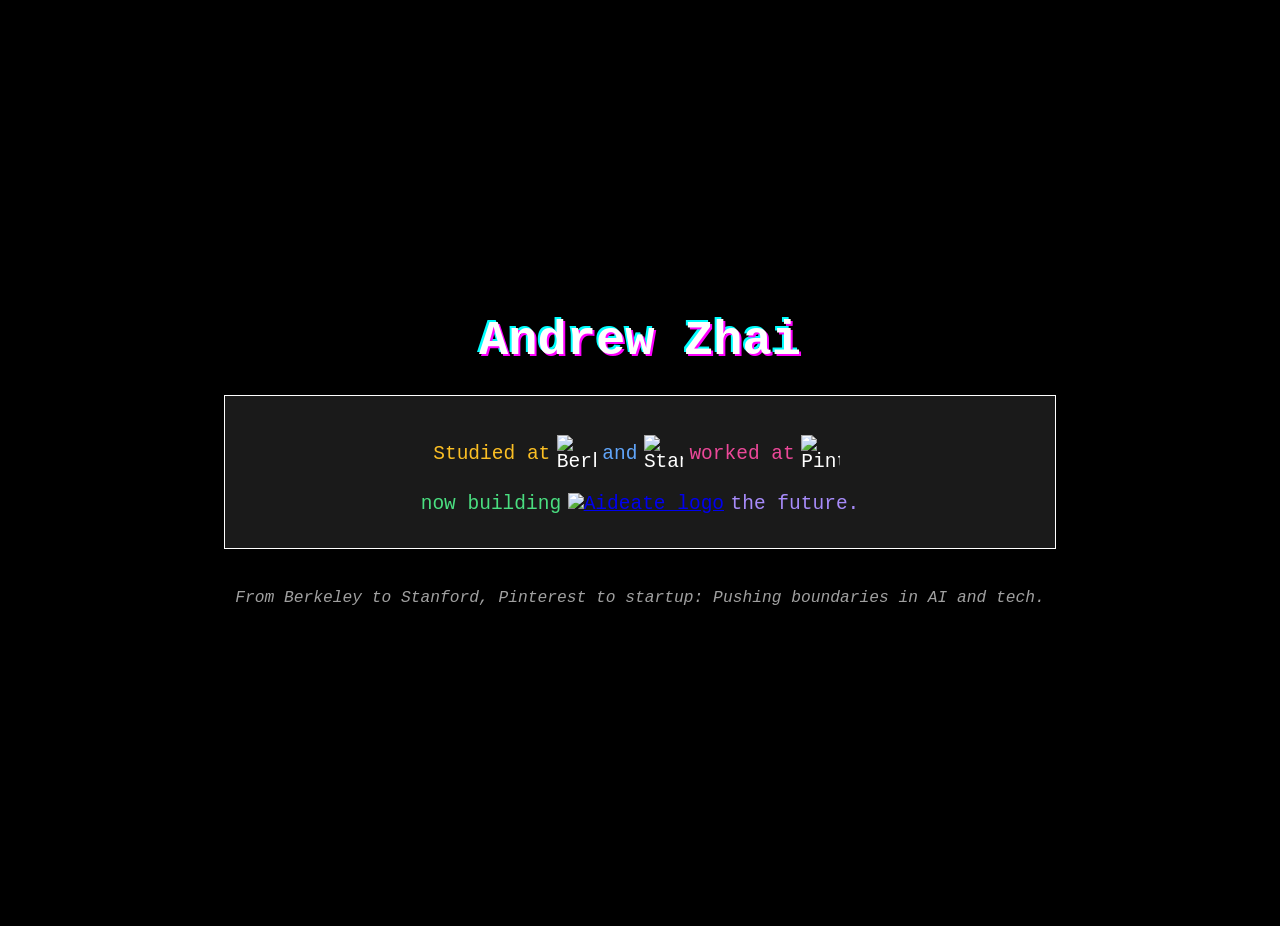
==== index.html @ f3888e26 "push" ====
<!DOCTYPE html>
<html lang="en">
<head>
    <meta charset="UTF-8">
    <meta name="viewport" content="width=device-width, initial-scale=1.0">
    <title>Andrew Zhai - Career Journey</title>
    <style>
        body, html {
            margin: 0;
            padding: 0;
            font-family: monospace;
            background-color: black;
            color: white;
            height: 100%;
        }
        .container {
            min-height: 100vh;
            display: flex;
            flex-direction: column;
            justify-content: center;
            align-items: center;
            padding: 1rem;
            position: relative;
            overflow: hidden;
        }
        .content {
            max-width: 64rem;
            width: 100%;
            z-index: 10;
        }
        h1 {
            font-size: 2.25rem;
            font-weight: bold;
            margin-bottom: 2rem;
            text-align: center;
            text-shadow: 2px 2px #ff00ff, -2px -2px #00ffff;
        }
        .journey {
            text-align: center;
            margin-bottom: 3rem;
            border: 1px solid white;
            padding: 1.5rem;
            background-color: rgba(255,255,255,0.1);
        }
        .journey p {
            font-size: 1.25rem;
            margin-bottom: 1rem;
            display: flex;
            align-items: center;
            justify-content: center;
            flex-wrap: wrap;
        }
        .journey img {
            width: 3rem;
            height: 3rem;
            object-fit: contain;
            margin: 0 0.5rem;
        }
        .description {
            font-size: 1.125rem;
            text-align: center;
            margin-bottom: 3rem;
            font-style: italic;
            color: #a0a0a0;
        }
        @media (min-width: 768px) {
            h1 { font-size: 3.75rem; }
            .journey p { font-size: 1.5rem; }
            .description { font-size: 1.25rem; }
        }
    </style>
</head>
<body>
    <div class="container">
        <div class="content">
            <h1>Andrew Zhai</h1>
            <div class="journey">
                <p>
                    <span style="color: #fbbf24;">Studied at</span>
                    <img src="https://i.pinimg.com/564x/2b/97/8b/2b978bce3ed90397df7f44bd157d4b4b.jpg" alt="Berkeley logo">
                    <span style="color: #60a5fa;">and</span>
                    <img src="https://identity.stanford.edu/wp-content/uploads/sites/3/2020/07/block-s-right.png" alt="Stanford logo">
                    <span style="color: #ec4899;">worked at</span>
                    <img src="https://seeklogo.com/images/P/pinterest-logo-8561DDA2E1-seeklogo.com.png" alt="Pinterest logo">
                </p>
                <p>
                    <span style="color: #4ade80;">now building</span>
                    <a href="https://aideate.ai" target="_blank" rel="noopener noreferrer">
                        <img src="https://cdn.getro.com/companies/2fd869c6-8c65-59fe-b99b-32c95d50f931" alt="Aideate logo">
                    </a>
                    <span style="color: #a78bfa;">the future.</span>
                </p>
            </div>
            <p class="description">From Berkeley to Stanford, Pinterest to startup: Pushing boundaries in AI and tech.</p>
        </div>
    </div>
</body>
</html>
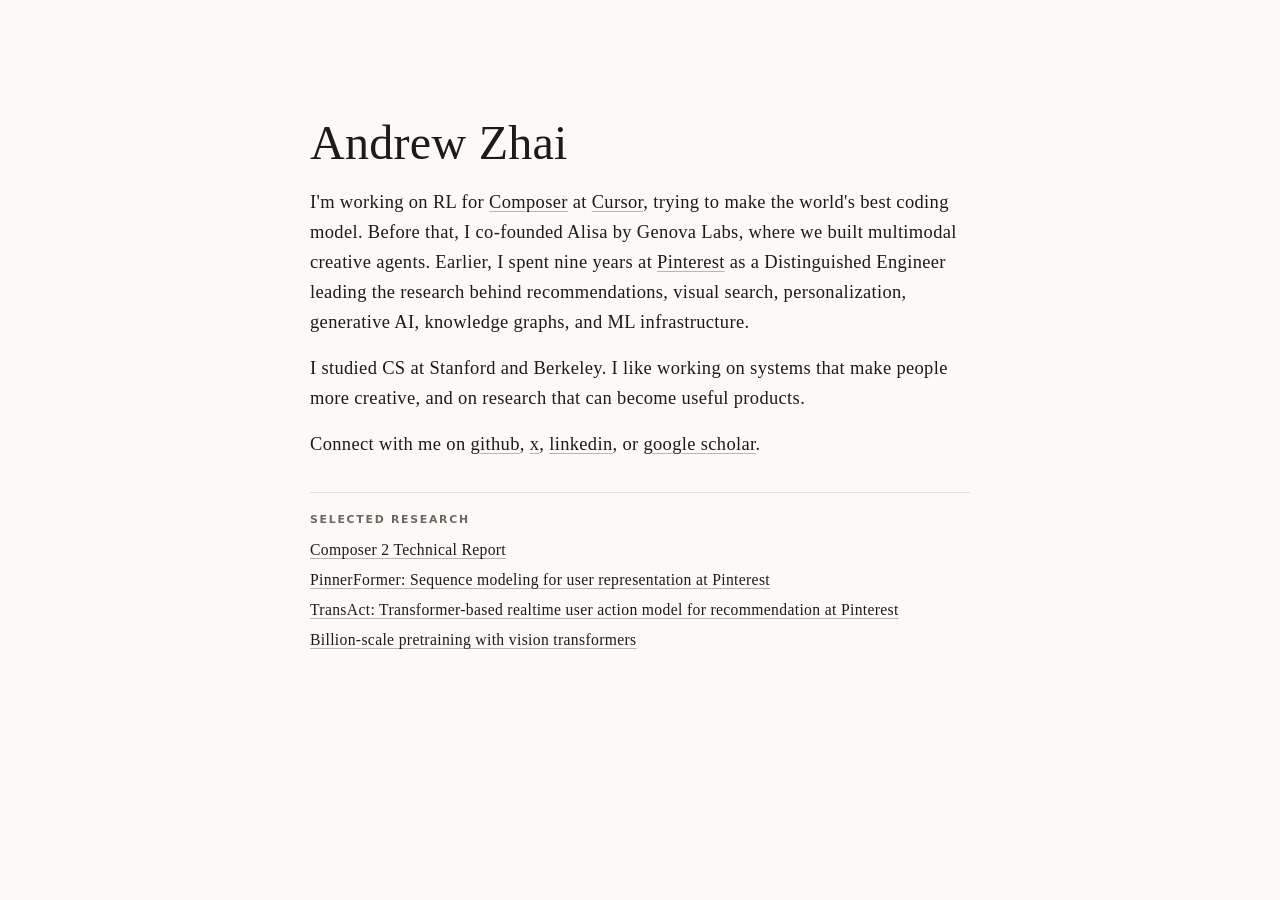
==== commit aac01496: "Create personal website Made-with: Cursor" ====
--- a/index.html
+++ b/index.html
@@ -1,98 +1,70 @@
-<!DOCTYPE html>
+<!doctype html>
 <html lang="en">
-<head>
-    <meta charset="UTF-8">
-    <meta name="viewport" content="width=device-width, initial-scale=1.0">
-    <title>Andrew Zhai - Career Journey</title>
-    <style>
-        body, html {
-            margin: 0;
-            padding: 0;
-            font-family: monospace;
-            background-color: black;
-            color: white;
-            height: 100%;
-        }
-        .container {
-            min-height: 100vh;
-            display: flex;
-            flex-direction: column;
-            justify-content: center;
-            align-items: center;
-            padding: 1rem;
-            position: relative;
-            overflow: hidden;
-        }
-        .content {
-            max-width: 64rem;
-            width: 100%;
-            z-index: 10;
-        }
-        h1 {
-            font-size: 2.25rem;
-            font-weight: bold;
-            margin-bottom: 2rem;
-            text-align: center;
-            text-shadow: 2px 2px #ff00ff, -2px -2px #00ffff;
-        }
-        .journey {
-            text-align: center;
-            margin-bottom: 3rem;
-            border: 1px solid white;
-            padding: 1.5rem;
-            background-color: rgba(255,255,255,0.1);
-        }
-        .journey p {
-            font-size: 1.25rem;
-            margin-bottom: 1rem;
-            display: flex;
-            align-items: center;
-            justify-content: center;
-            flex-wrap: wrap;
-        }
-        .journey img {
-            width: 3rem;
-            height: 3rem;
-            object-fit: contain;
-            margin: 0 0.5rem;
-        }
-        .description {
-            font-size: 1.125rem;
-            text-align: center;
-            margin-bottom: 3rem;
-            font-style: italic;
-            color: #a0a0a0;
-        }
-        @media (min-width: 768px) {
-            h1 { font-size: 3.75rem; }
-            .journey p { font-size: 1.5rem; }
-            .description { font-size: 1.25rem; }
-        }
-    </style>
-</head>
-<body>
-    <div class="container">
-        <div class="content">
-            <h1>Andrew Zhai</h1>
-            <div class="journey">
-                <p>
-                    <span style="color: #fbbf24;">Studied at</span>
-                    <img src="https://i.pinimg.com/564x/2b/97/8b/2b978bce3ed90397df7f44bd157d4b4b.jpg" alt="Berkeley logo">
-                    <span style="color: #60a5fa;">and</span>
-                    <img src="https://identity.stanford.edu/wp-content/uploads/sites/3/2020/07/block-s-right.png" alt="Stanford logo">
-                    <span style="color: #ec4899;">worked at</span>
-                    <img src="https://seeklogo.com/images/P/pinterest-logo-8561DDA2E1-seeklogo.com.png" alt="Pinterest logo">
-                </p>
-                <p>
-                    <span style="color: #4ade80;">now building</span>
-                    <a href="https://aideate.ai" target="_blank" rel="noopener noreferrer">
-                        <img src="https://cdn.getro.com/companies/2fd869c6-8c65-59fe-b99b-32c95d50f931" alt="Aideate logo">
-                    </a>
-                    <span style="color: #a78bfa;">the future.</span>
-                </p>
-            </div>
-            <p class="description">From Berkeley to Stanford, Pinterest to startup: Pushing boundaries in AI and tech.</p>
-        </div>
-    </div>
-</body>
+  <head>
+    <meta charset="utf-8">
+    <meta name="viewport" content="width=device-width, initial-scale=1">
+    <title>Andrew Zhai</title>
+    <meta name="description" content="Andrew Zhai works on RL for Composer at Cursor.">
+    <meta property="og:title" content="Andrew Zhai">
+    <meta
+      property="og:description"
+      content="Working on RL for Composer at Cursor. Previously co-founder/CTO at Alisa by Genova Labs and Distinguished Engineer at Pinterest."
+    >
+    <meta property="og:type" content="website">
+    <meta name="theme-color" content="#fbfaf7">
+    <link rel="stylesheet" href="styles.css">
+  </head>
+  <body>
+    <main class="page" aria-label="Andrew Zhai personal website">
+      <section aria-labelledby="name">
+        <h1 id="name">Andrew Zhai</h1>
+
+        <p>
+          I'm working on RL for <a href="https://arxiv.org/abs/2603.24477">Composer</a> at <a href="https://cursor.com/">Cursor</a>, trying to make the world's best coding model.
+          Before that, I co-founded Alisa by Genova Labs, where we built multimodal creative agents.
+          Earlier, I spent nine years at
+          <a href="https://www.pinterest.com/">Pinterest</a>
+          as a Distinguished Engineer leading the research behind recommendations, visual search, personalization, generative AI, knowledge graphs, and ML infrastructure.
+        </p>
+
+        <p>
+          I studied CS at Stanford and Berkeley. I like working on systems that make people more creative, and on research that can become useful products.
+        </p>
+
+        <p>
+          Connect with me on
+          <a href="https://github.com/azgo14">github</a>,
+          <a href="https://x.com/ZhaiAndrew">x</a>,
+          <a href="https://www.linkedin.com/in/andrew-zhai-2796ab34">linkedin</a>,
+          or <a href="https://scholar.google.com/citations?user=GE2N0D0AAAAJ&hl=en">google scholar</a>.
+        </p>
+      </section>
+
+      <section class="section" aria-labelledby="selected-work">
+        <h2 id="selected-work">Selected research</h2>
+        <ul class="work-list">
+          <li>
+            <a href="https://arxiv.org/abs/2603.24477">
+              Composer 2 Technical Report
+            </a>
+          </li>
+          <li>
+            <a href="https://scholar.google.com/citations?user=GE2N0D0AAAAJ&hl=en">
+              PinnerFormer: Sequence modeling for user representation at Pinterest
+            </a>
+          </li>
+          <li>
+            <a href="https://scholar.google.com/citations?user=GE2N0D0AAAAJ&hl=en">
+              TransAct: Transformer-based realtime user action model for recommendation at Pinterest
+            </a>
+          </li>
+          <li>
+            <a href="https://scholar.google.com/citations?user=GE2N0D0AAAAJ&hl=en">
+              Billion-scale pretraining with vision transformers
+            </a>
+          </li>
+        </ul>
+      </section>
+    </main>
+  </body>
 </html>
--- a/styles.css
+++ b/styles.css
@@ -0,0 +1,112 @@
+:root {
+  color-scheme: light;
+  --background: #fbfaf7;
+  --text: #1d1b18;
+  --muted: #6d6961;
+  --rule: #e3ded5;
+  --accent: #8b3f24;
+}
+
+* {
+  box-sizing: border-box;
+}
+
+html {
+  min-height: 100%;
+}
+
+body {
+  min-height: 100%;
+  margin: 0;
+  background: var(--background);
+  color: var(--text);
+  font-family: Charter, "Bitstream Charter", "Sitka Text", Cambria, Georgia, serif;
+  font-size: 18.5px;
+  letter-spacing: 0.018em;
+  line-height: 1.62;
+  text-rendering: optimizeLegibility;
+}
+
+a {
+  color: inherit;
+  text-decoration-color: color-mix(in srgb, currentColor 30%, transparent);
+  text-decoration-thickness: 1px;
+  text-underline-offset: 0.18em;
+}
+
+a:hover,
+a:focus-visible {
+  color: var(--accent);
+  text-decoration-color: currentColor;
+}
+
+a:focus-visible {
+  outline: 2px solid var(--accent);
+  outline-offset: 4px;
+}
+
+.page {
+  width: min(660px, calc(100% - 40px));
+  margin: 0 auto;
+  padding: 13vh 0 16vh;
+}
+
+h1,
+h2,
+p {
+  margin-top: 0;
+}
+
+h1 {
+  margin-bottom: 1.2rem;
+  font-size: clamp(2rem, 5vw, 3rem);
+  font-weight: 450;
+  letter-spacing: 0.006em;
+  line-height: 1.08;
+}
+
+h2 {
+  margin-bottom: 0.7rem;
+  color: var(--muted);
+  font-family: ui-sans-serif, system-ui, -apple-system, BlinkMacSystemFont, "Segoe UI", sans-serif;
+  font-size: 0.68rem;
+  font-weight: 600;
+  letter-spacing: 0.16em;
+  line-height: 1;
+  text-transform: uppercase;
+}
+
+p {
+  max-width: 670px;
+  margin-bottom: 1rem;
+}
+
+p:last-child {
+  margin-bottom: 0;
+}
+
+.section {
+  padding-top: 1.4rem;
+  margin-top: 2rem;
+  border-top: 1px solid var(--rule);
+}
+
+.work-list {
+  display: grid;
+  gap: 0.28rem;
+  padding: 0;
+  margin: 0;
+  font-size: 0.98rem;
+  list-style: none;
+}
+
+@media (max-width: 540px) {
+  body {
+    font-size: 17px;
+  }
+
+  .page {
+    width: min(100% - 28px, 660px);
+    padding-top: 8vh;
+  }
+}
